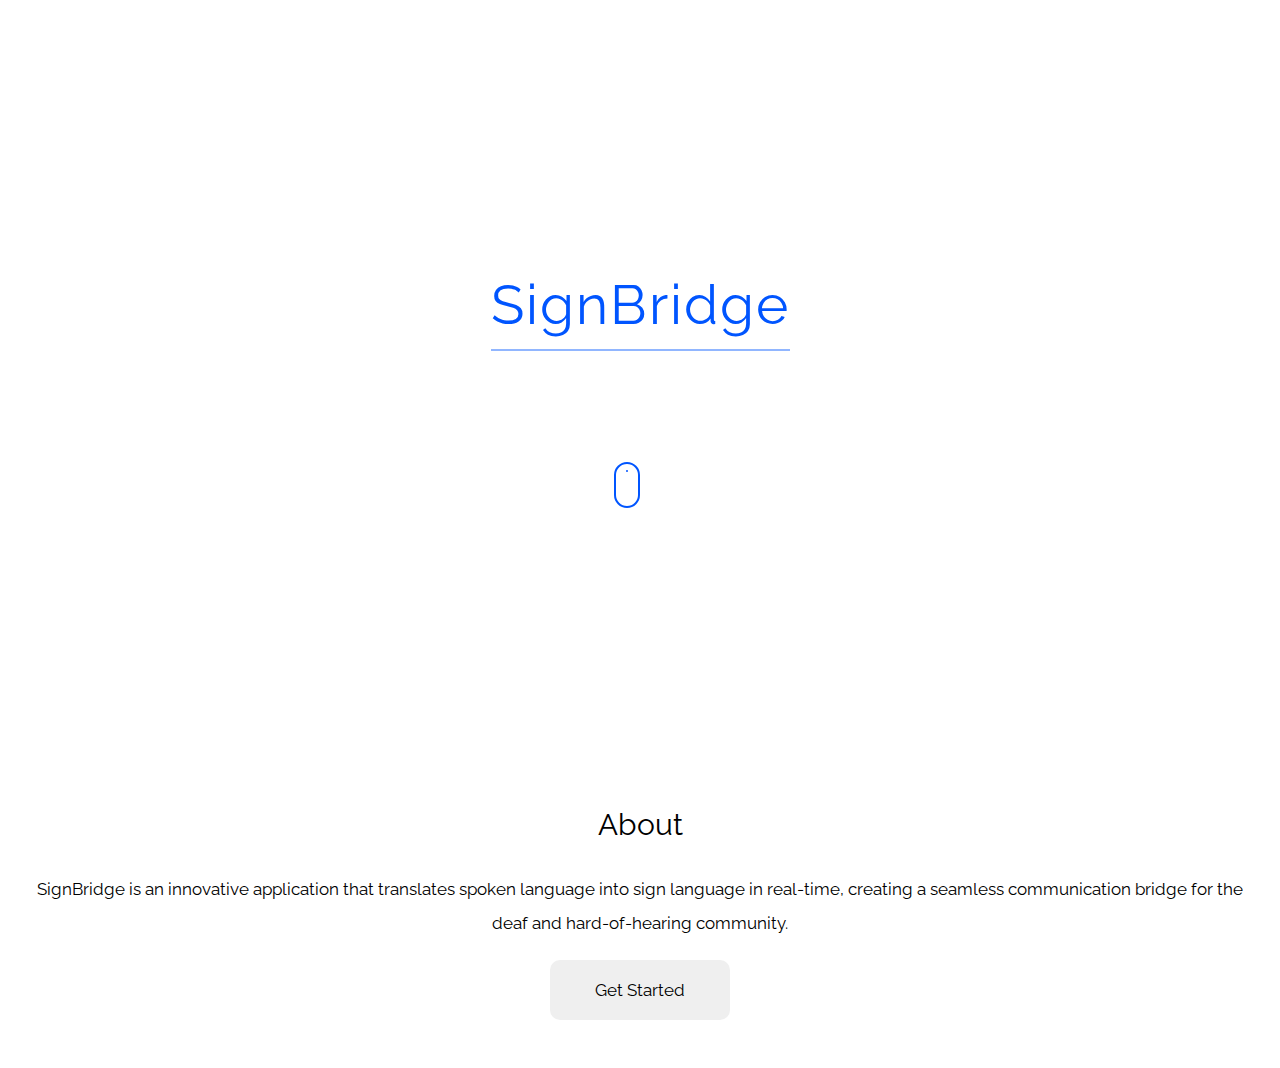
==== SignBridge/index.html @ 4a945d6e "Add files via upload" ====
<link href='https://fonts.googleapis.com/css?family=Montserrat|Cardo' rel='stylesheet' type='text/css'>
<link href='style.css' rel='stylesheet'>


<div class="hero">

    <h1><span>SignBridge</span><br>Navigation</h1>

    <div class="mouse">
        <span></span>
    </div>

</div>

<div class="row content">
    <h1 class="sec01">About</h1>
    <p>SignBridge is an innovative application that translates spoken language into sign language in real-time, creating a seamless communication bridge for the deaf and hard-of-hearing community.</p>
    
    <button id="button">Get Started</button>
</div>

<script src="script.js"></script>

<body>
    
</body>
---- SignBridge/style.css ----
@import url('https://fonts.googleapis.com/css2?family=Press+Start+2P&family=Raleway:ital,wght@0,100..900;1,100..900&display=swap');

.row {
  width: 100%;
  max-width: 1240px;
  position: relative;
  margin: auto;
  text-align: center;
}

* {
  box-sizing: border-box;
  font-family: "Raleway", sans-serif;
  font-weight: 400;
}



h1 {
  font-size: 30px;
  line-height: 1.8;
}

p {
  margin-bottom: 20px;
  font-size: 17px;
  line-height: 2;
}

.content {
  padding-top: 70px;
  padding-bottom: 40px;
}

.hero {
  position: relative;
  text-align: center;
  color: #fff;
  padding-top: 180px;
  min-height: 700px;
  letter-spacing: 2px;
  font-family: "Montserrat", sans-serif;
}
.hero h1 {
  font-size: 50px;
  line-height: 1.3;
}
.hero h1 span {
  font-size: 55px;
  color: #0055ff;
  border-bottom: 2px solid #0055ff6e;
  padding-bottom: 12px;
  line-height: 3;
}

.mouse {
  display: block;
  margin: 0 auto;
  width: 26px;
  height: 46px;
  border-radius: 13px;
  border: 2px solid #0055ff;
  position: absolute;
  bottom: 200px;
  position: absolute;
  left: 50%;
  margin-left: -26px;
}
.mouse span {
  display: block;
  margin: 6px auto;
  width: 2px;
  height: 2px;
  border-radius: 4px;
  background: #0055ff;
  border: 1px solid transparent;
  -webkit-animation-duration: 1s;
  animation-duration: 1s;
  -webkit-animation-fill-mode: both;
  animation-fill-mode: both;
  -webkit-animation-iteration-count: infinite;
  animation-iteration-count: infinite;
  -webkit-animation-name: scroll;
  animation-name: scroll;
}

@-webkit-keyframes scroll {
  0% {
    opacity: 1;
    -webkit-transform: translateY(0);
    transform: translateY(0);
  }

  100% {
    opacity: 0;
    -webkit-transform: translateY(20px);
    transform: translateY(20px);
  }
}
@keyframes scroll {
  0% {
    opacity: 1;
    -webkit-transform: translateY(0);
    -ms-transform: translateY(0);
    transform: translateY(0);
  }

  100% {
    opacity: 0;
    -webkit-transform: translateY(20px);
    -ms-transform: translateY(20px);
    transform: translateY(20px);
  }
}

button {
  padding: 20px 45px 20px;
  font-size: 17px;
  color: #000;
  transition: 0.3s;
  text-align: center;
  background-color: none;
  border-radius: 10px;
  border: none;
  cursor: pointer;
}

button:hover{
  background-color: #3e6b8e;
  color: white;
}
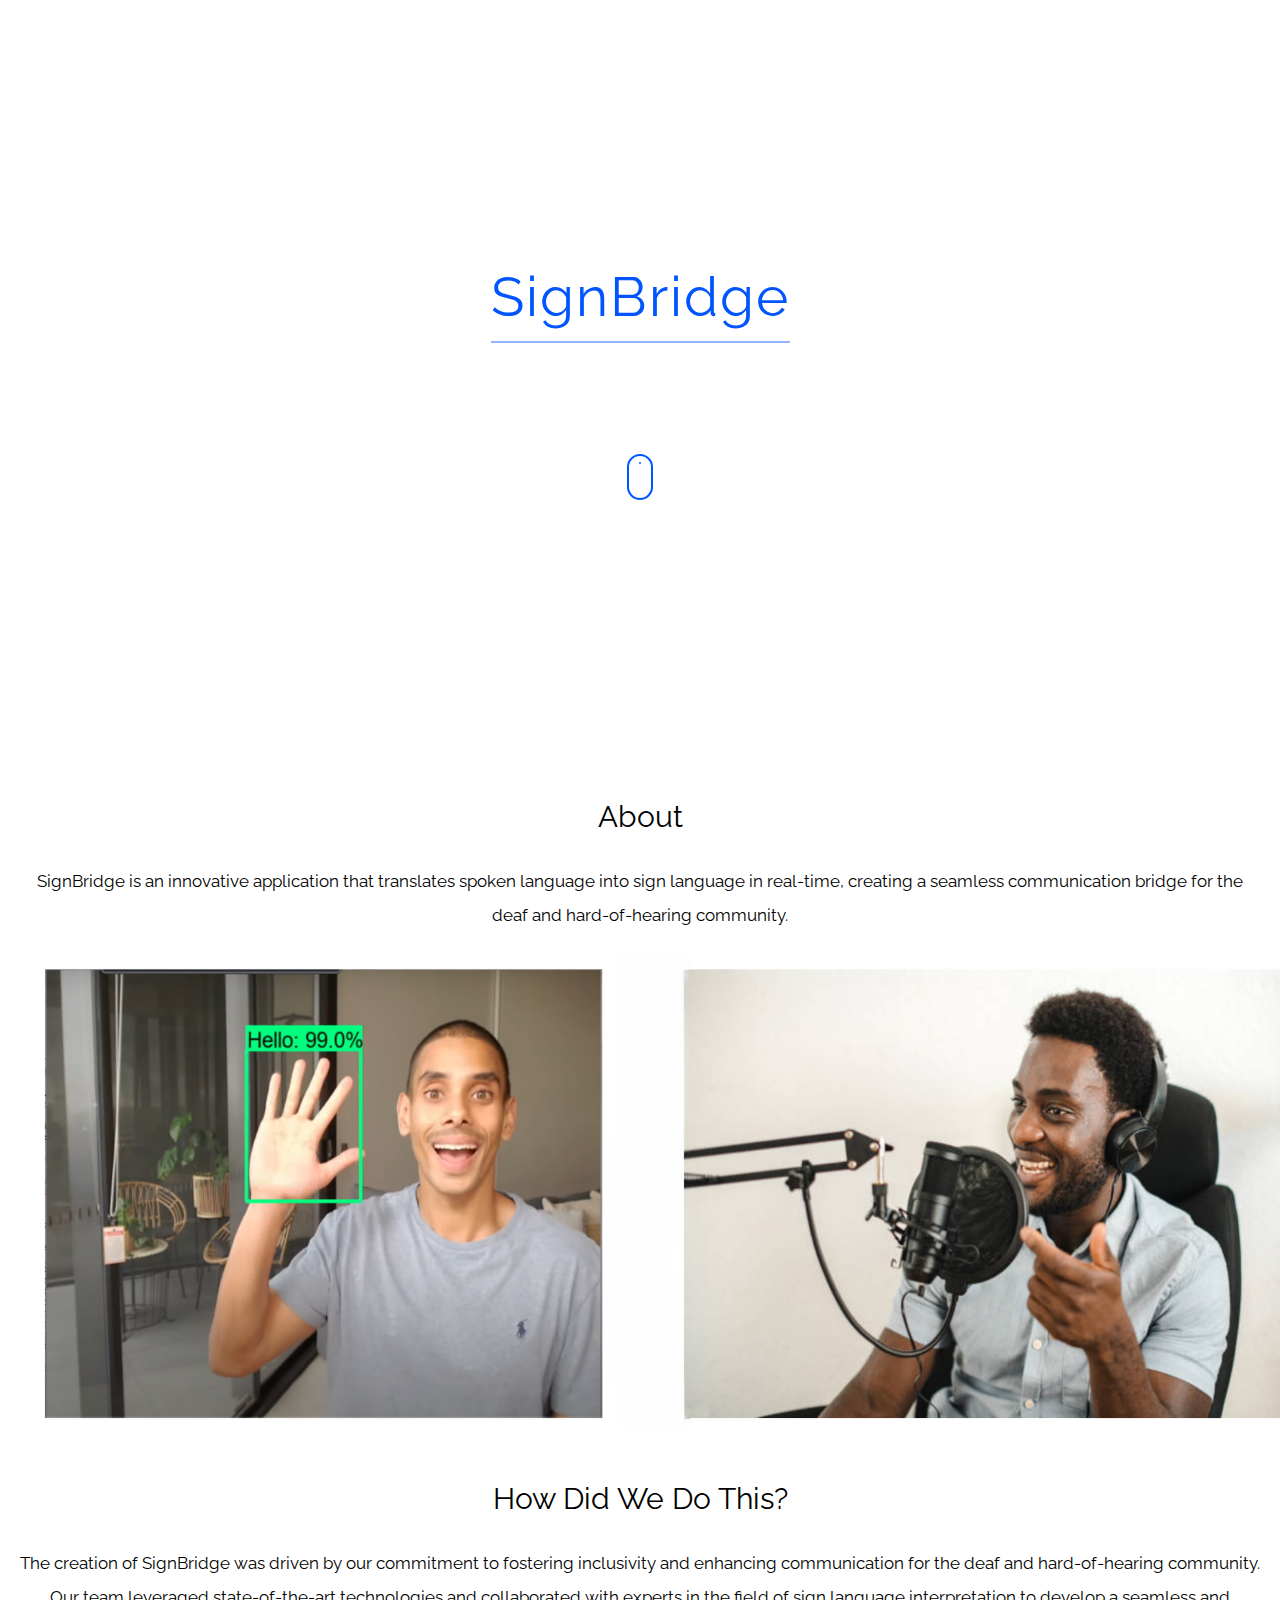
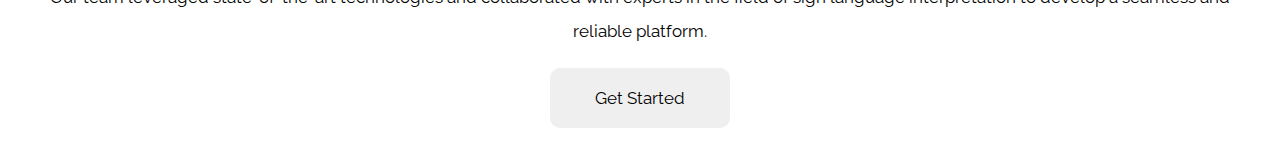
==== commit ce0be26e: "Add files via upload" ====
--- a/SignBridge/index.html
+++ b/SignBridge/index.html
@@ -1,26 +1,41 @@
-<link href='https://fonts.googleapis.com/css?family=Montserrat|Cardo' rel='stylesheet' type='text/css'>
-<link href='style.css' rel='stylesheet'>
-
-
-<div class="hero">
-
-    <h1><span>SignBridge</span><br>Navigation</h1>
-
-    <div class="mouse">
-        <span></span>
+<!DOCTYPE html>
+<html lang="en">
+<head>
+    <meta charset="UTF-8">
+    <meta name="viewport" content="width=device-width, initial-scale=1.0">
+    <title>SignBridge</title>
+    <link href='https://fonts.googleapis.com/css?family=Montserrat|Cardo' rel='stylesheet' type='text/css'>
+    <link href='css/style.css' rel='stylesheet'>
+</head>
+<body>
+    <div class="navbar" id="navbar">
+        <img src="images/logo.png" alt="SignBridge Logo" class="navbar-logo" onclick="goHome()">
+        <div class="navbar-links">
+            <a href="sign.html">Sign Language  →  Text</a>
+            <a href="speech.html">Speech  →  Text</a>
+        </div>
     </div>
 
-</div>
+    <div class="hero">
+        <h1><span>SignBridge</span><br>Navigation</h1>
+        <div class="mouse">
+            <span></span>
+        </div>
+    </div>
 
-<div class="row content">
-    <h1 class="sec01">About</h1>
-    <p>SignBridge is an innovative application that translates spoken language into sign language in real-time, creating a seamless communication bridge for the deaf and hard-of-hearing community.</p>
-    
-    <button id="button">Get Started</button>
-</div>
+    <div class="row content" id="about">
+        <h1 class="sec01">About</h1>
+        <p>SignBridge is an innovative application that translates spoken language into sign language in real-time, creating a seamless communication bridge for the deaf and hard-of-hearing community.</p>
+        
+        <img class='image1' src="images/1.png">
 
-<script src="script.js"></script>
+        <h1 class="sec01">How Did We Do This?</h1>
+        <p>The creation of SignBridge was driven by our commitment to fostering inclusivity and enhancing communication for the deaf and hard-of-hearing community. Our team leveraged state-of-the-art technologies and collaborated with experts in the field of sign language interpretation to develop a seamless and reliable platform.</p>
+        
 
-<body>
-    
+        <button id="button">Get Started</button>
+    </div>
+
+    <script src="js/script.js"></script>
 </body>
+</html>
--- a/SignBridge/css/style.css
+++ b/SignBridge/css/style.css
@@ -0,0 +1,171 @@
+@import url('https://fonts.googleapis.com/css2?family=Press+Start+2P&family=Raleway:ital,wght@0,100..900;1,100..900&display=swap');
+
+body {
+  margin: 0;
+  padding: 0;
+  font-family: 'Raleway', sans-serif;
+}
+
+.navbar {
+  width: 100%;
+  background-color: #fff;
+  overflow: hidden;
+  position: fixed;
+  top: -80px;
+  transition: top 0.6s;
+  display: flex;
+  justify-content: center; 
+  align-items: center; 
+  z-index: 1000;
+}
+
+.navbar-logo {
+  height: 60px;
+  margin-top: 5px;
+  margin-left: 10px;
+  margin-right: 200px;
+}
+
+.navbar-logo:hover {
+  cursor: pointer;
+}
+
+.navbar a {
+  margin: 0px 10px;
+  font-size: 14px;
+  border-radius: 10px;
+  float: left;
+  display: block;
+  color: rgb(73, 73, 73);
+  text-align: center;
+  padding: 14px 20px;
+  text-decoration: none;
+  transition: 0.3s;
+}
+
+.navbar a:hover {
+  background-color: #ddd;
+  color: black;
+  border: 1px solid #000000;
+}
+
+.navbar-links{
+  margin-top: 15px;
+}
+
+.row {
+  width: 100%;
+  max-width: 1240px;
+  position: relative;
+  margin: auto;
+  text-align: center;
+}
+
+* {
+  box-sizing: border-box;
+  font-family: "Raleway", sans-serif;
+  font-weight: 400;
+}
+
+h1 {
+  font-size: 30px;
+  line-height: 1.8;
+}
+
+p {
+  margin-bottom: 20px;
+  font-size: 17px;
+  line-height: 2;
+}
+
+.image1{
+  display: flex;
+  justify-content: center;
+  align-items: center;
+  width: 1300px;
+  height: 500px;
+  padding-bottom: 25px;
+}
+
+.content {
+  padding-top: 70px;
+  padding-bottom: 40px;
+}
+
+.hero {
+  position: relative;
+  text-align: center;
+  color: #fff;
+  padding-top: 180px;
+  min-height: 700px;
+  letter-spacing: 2px;
+  font-family: "Montserrat", sans-serif;
+}
+
+.hero h1 {
+  font-size: 50px;
+  line-height: 1.3;
+}
+
+.hero h1 span {
+  font-size: 55px;
+  color: #0055ff;
+  border-bottom: 2px solid #0055ff6e;
+  padding-bottom: 12px;
+  line-height: 3;
+}
+
+.mouse {
+  display: block;
+  margin: 0 auto;
+  width: 26px;
+  height: 46px;
+  border-radius: 13px;
+  border: 2px solid #0055ff;
+  position: absolute;
+  bottom: 200px;
+  left: 50%;
+  margin-left: -13px;
+}
+
+.mouse span {
+  display: block;
+  margin: 6px auto;
+  width: 2px;
+  height: 2px;
+  border-radius: 4px;
+  background: #0055ff;
+  border: 1px solid transparent;
+  animation-duration: 1s;
+  animation-fill-mode: both;
+  animation-iteration-count: infinite;
+  animation-name: scroll;
+}
+
+@keyframes scroll {
+  0% {
+      opacity: 1;
+      transform: translateY(0);
+  }
+  100% {
+      opacity: 0;
+      transform: translateY(20px);
+  }
+}
+
+button {
+  padding: 20px 45px 20px;
+  font-size: 17px;
+  color: #000;
+  transition: 0.3s;
+  text-align: center;
+  background-color: none;
+  border-radius: 10px;
+  border: none;
+  cursor: pointer;
+}
+
+button:hover {
+  background-color: #3e6b8e;
+  color: white;
+}
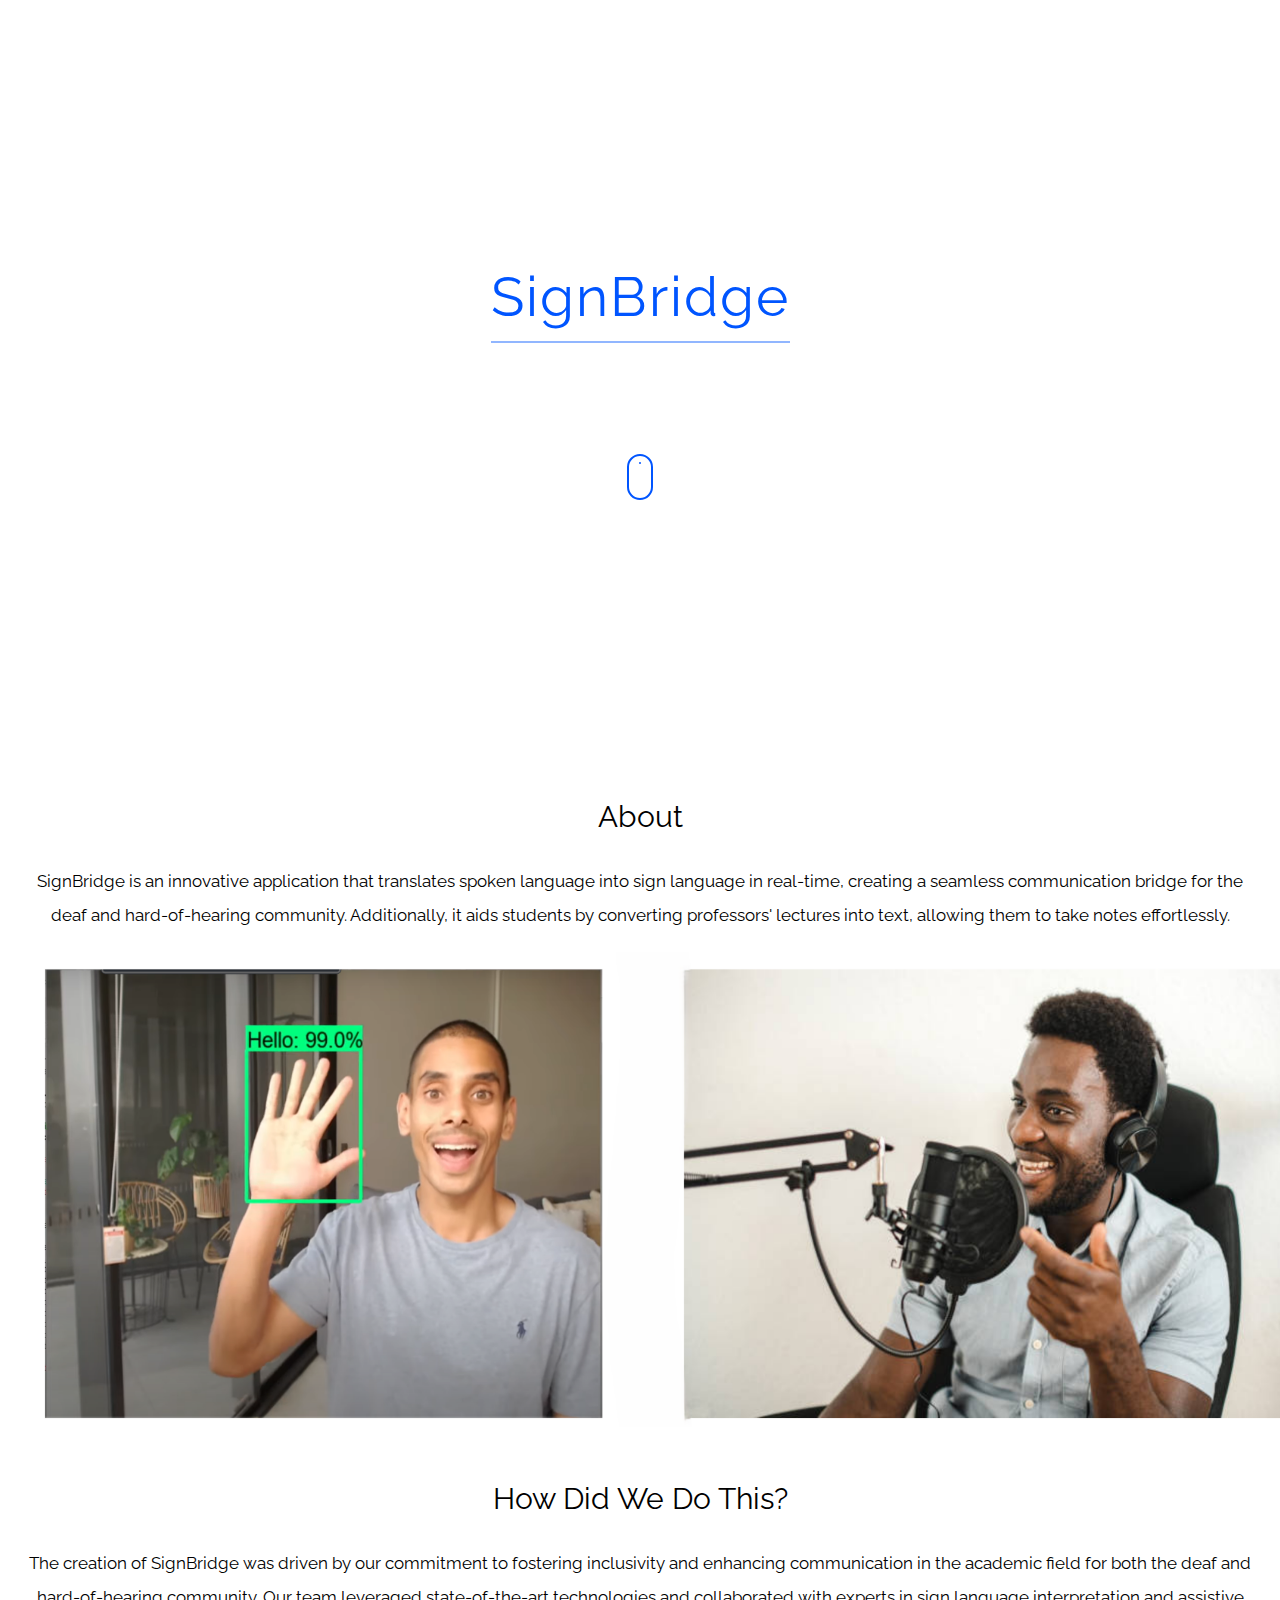
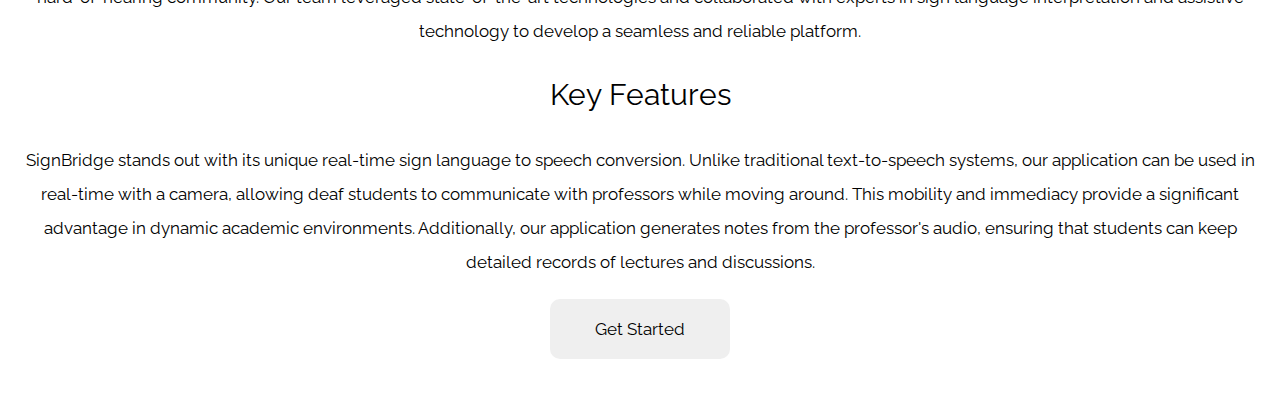
==== commit 328c4ab0: "tried to add a few buttons to integrate front end" ====
--- a/SignBridge/index.html
+++ b/SignBridge/index.html
@@ -11,7 +11,7 @@
     <div class="navbar" id="navbar">
         <img src="images/logo.png" alt="SignBridge Logo" class="navbar-logo" onclick="goHome()">
         <div class="navbar-links">
-            <a href="sign.html">Sign Language  →  Text</a>
+            <a href="sign.html">Sign Language  →  Speech</a>
             <a href="speech.html">Speech  →  Text</a>
         </div>
     </div>
@@ -25,13 +25,15 @@
 
     <div class="row content" id="about">
         <h1 class="sec01">About</h1>
-        <p>SignBridge is an innovative application that translates spoken language into sign language in real-time, creating a seamless communication bridge for the deaf and hard-of-hearing community.</p>
-        
+        <p>SignBridge is an innovative application that translates spoken language into sign language in real-time, creating a seamless communication bridge for the deaf and hard-of-hearing community. Additionally, it aids students by converting professors' lectures into text, allowing them to take notes effortlessly.</p>
+
         <img class='image1' src="images/1.png">
 
         <h1 class="sec01">How Did We Do This?</h1>
-        <p>The creation of SignBridge was driven by our commitment to fostering inclusivity and enhancing communication for the deaf and hard-of-hearing community. Our team leveraged state-of-the-art technologies and collaborated with experts in the field of sign language interpretation to develop a seamless and reliable platform.</p>
-        
+        <p>The creation of SignBridge was driven by our commitment to fostering inclusivity and enhancing communication in the academic field for both the deaf and hard-of-hearing community. Our team leveraged state-of-the-art technologies and collaborated with experts in sign language interpretation and assistive technology to develop a seamless and reliable platform.</p>
+
+        <h1 class="sec01">Key Features</h1>
+        <p>SignBridge stands out with its unique real-time sign language to speech conversion. Unlike traditional text-to-speech systems, our application can be used in real-time with a camera, allowing deaf students to communicate with professors while moving around. This mobility and immediacy provide a significant advantage in dynamic academic environments. Additionally, our application generates notes from the professor's audio, ensuring that students can keep detailed records of lectures and discussions.</p>
 
         <button id="button">Get Started</button>
     </div>
--- a/SignBridge/css/style.css
+++ b/SignBridge/css/style.css
@@ -17,6 +17,7 @@
   justify-content: center; 
   align-items: center; 
   z-index: 1000;
+  padding-bottom: 8px;
 }
 
 .navbar-logo {
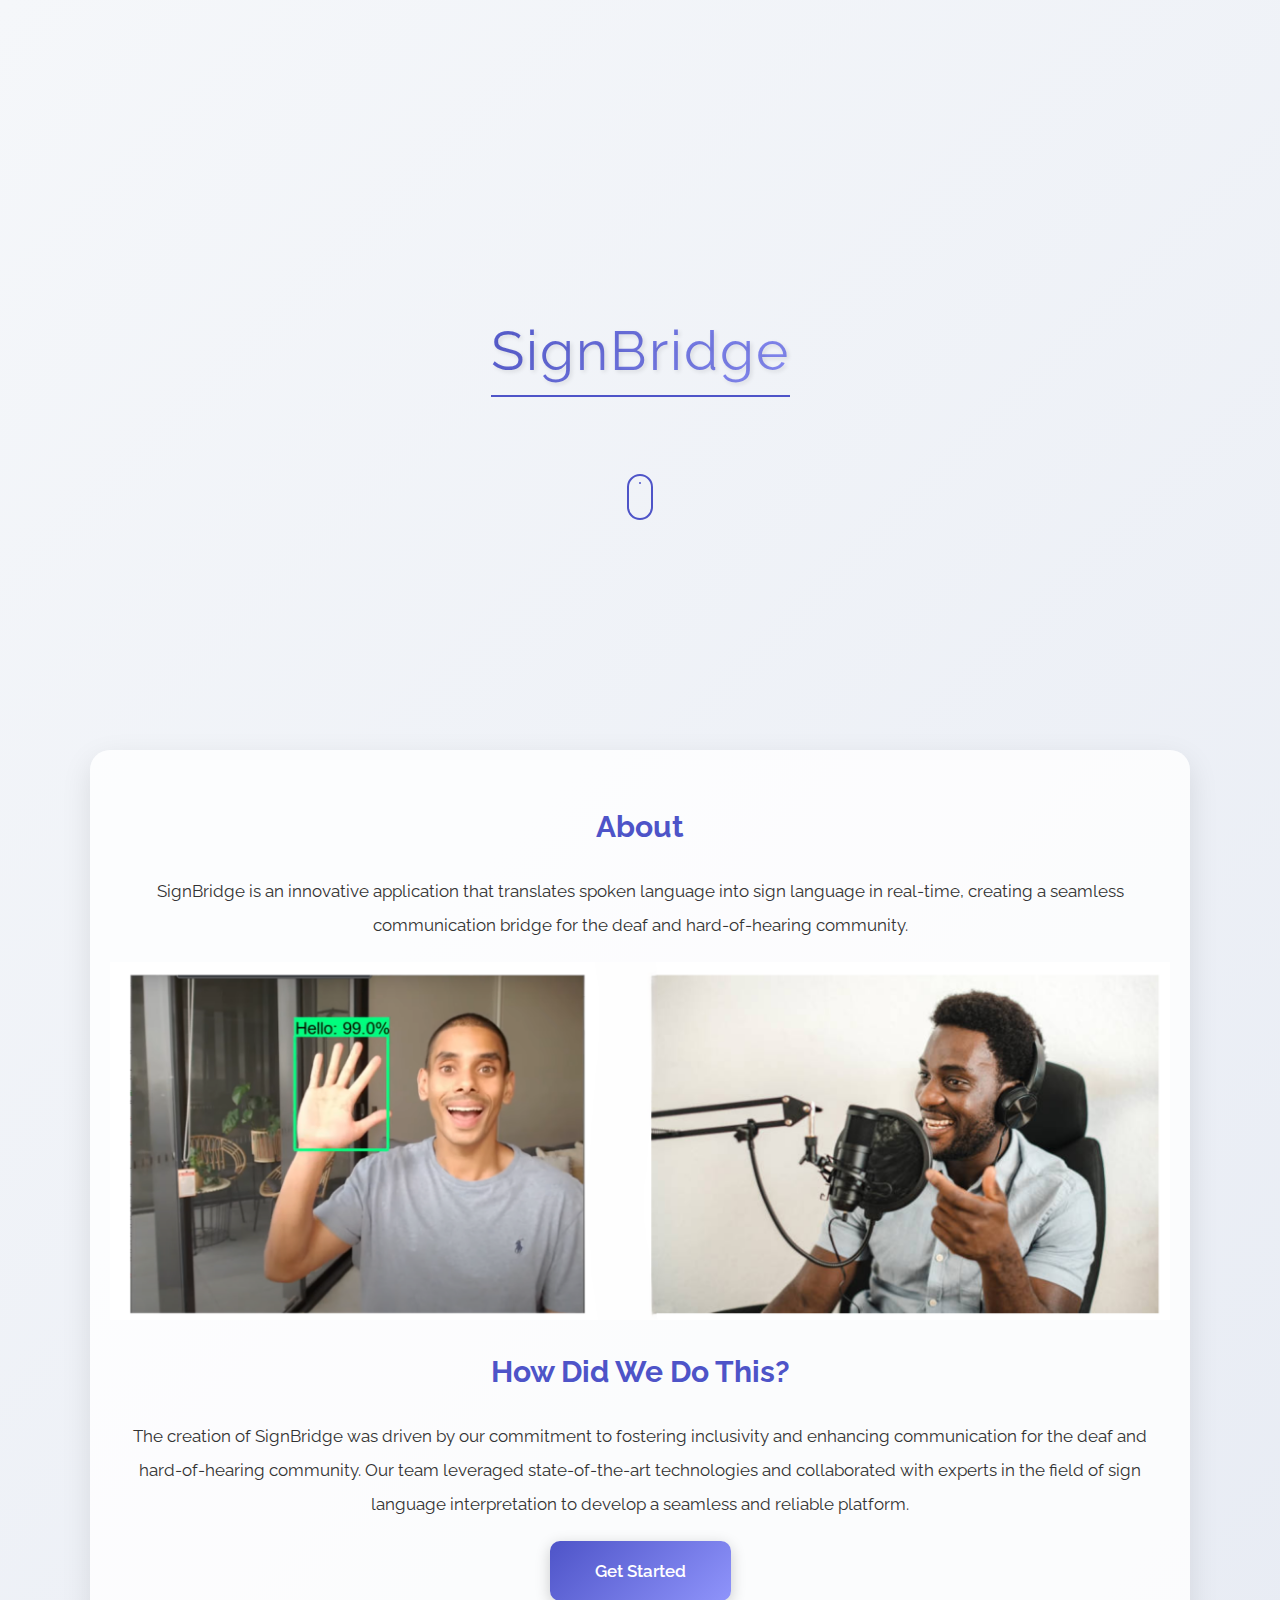
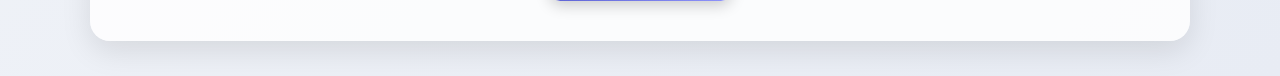
==== commit 3ed97d00: "Add files via upload" ====
--- a/SignBridge/index.html
+++ b/SignBridge/index.html
@@ -11,13 +11,13 @@
     <div class="navbar" id="navbar">
         <img src="images/logo.png" alt="SignBridge Logo" class="navbar-logo" onclick="goHome()">
         <div class="navbar-links">
-            <a href="sign.html">Sign Language  →  Speech</a>
+            <a href="sign.html">Sign Language  →  Text</a>
             <a href="speech.html">Speech  →  Text</a>
         </div>
     </div>
 
     <div class="hero">
-        <h1><span>SignBridge</span><br>Navigation</h1>
+        <h1><span>SignBridge</span></h1>
         <div class="mouse">
             <span></span>
         </div>
@@ -25,15 +25,13 @@
 
     <div class="row content" id="about">
         <h1 class="sec01">About</h1>
-        <p>SignBridge is an innovative application that translates spoken language into sign language in real-time, creating a seamless communication bridge for the deaf and hard-of-hearing community. Additionally, it aids students by converting professors' lectures into text, allowing them to take notes effortlessly.</p>
-
+        <p>SignBridge is an innovative application that translates spoken language into sign language in real-time, creating a seamless communication bridge for the deaf and hard-of-hearing community.</p>
+        
         <img class='image1' src="images/1.png">
 
         <h1 class="sec01">How Did We Do This?</h1>
-        <p>The creation of SignBridge was driven by our commitment to fostering inclusivity and enhancing communication in the academic field for both the deaf and hard-of-hearing community. Our team leveraged state-of-the-art technologies and collaborated with experts in sign language interpretation and assistive technology to develop a seamless and reliable platform.</p>
-
-        <h1 class="sec01">Key Features</h1>
-        <p>SignBridge stands out with its unique real-time sign language to speech conversion. Unlike traditional text-to-speech systems, our application can be used in real-time with a camera, allowing deaf students to communicate with professors while moving around. This mobility and immediacy provide a significant advantage in dynamic academic environments. Additionally, our application generates notes from the professor's audio, ensuring that students can keep detailed records of lectures and discussions.</p>
+        <p>The creation of SignBridge was driven by our commitment to fostering inclusivity and enhancing communication for the deaf and hard-of-hearing community. Our team leveraged state-of-the-art technologies and collaborated with experts in the field of sign language interpretation to develop a seamless and reliable platform.</p>
+        
 
         <button id="button">Get Started</button>
     </div>
--- a/SignBridge/css/style.css
+++ b/SignBridge/css/style.css
@@ -4,7 +4,9 @@
   margin: 0;
   padding: 0;
   font-family: 'Raleway', sans-serif;
-}
+  background: linear-gradient(135deg, #f5f7fa 0%, #e8ecf4 100%);
+}
+
 
 .navbar {
   width: 100%;
@@ -37,17 +39,18 @@
   border-radius: 10px;
   float: left;
   display: block;
-  color: rgb(73, 73, 73);
+  color: #4e54c8;
   text-align: center;
   padding: 14px 20px;
   text-decoration: none;
   transition: 0.3s;
+  font-weight: 600;
 }
 
 .navbar a:hover {
-  background-color: #ddd;
-  color: black;
-  border: 1px solid #000000;
+  background-color: #4e54c8;
+  color: white;
+  border: none;
 }
 
 .navbar-links{
@@ -58,8 +61,9 @@
   width: 100%;
   max-width: 1240px;
   position: relative;
-  margin: auto;
-  text-align: center;
+  margin: 0 auto;
+  text-align: center;
+  padding: 0 20px; /* Add padding for smaller screens */
 }
 
 * {
@@ -79,39 +83,64 @@
   line-height: 2;
 }
 
-.image1{
-  display: flex;
-  justify-content: center;
-  align-items: center;
-  width: 1300px;
-  height: 500px;
-  padding-bottom: 25px;
-}
-
+.image1 {
+  display: block;
+  max-width: 100%;
+  height: auto;
+  margin: 0 auto 25px;
+}
 .content {
-  padding-top: 70px;
-  padding-bottom: 40px;
+  padding: 30px 20px 40px;
+  background-color: rgba(255, 255, 255, 0.8);
+  border-radius: 20px;
+  box-shadow: 0 10px 30px rgba(0, 0, 0, 0.1);
+  margin-top: 50px;
+  max-width: 1100px; /* Limit the maximum width */
+  margin-left: auto;
+  margin-right: auto;
+  margin-bottom: 35px;
+}
+
+.sec01 {
+  font-weight: 700;
+  color: #4e54c8;
+  margin-bottom: 20px;
+}
+
+p {
+  margin-bottom: 20px;
+  font-size: 17px;
+  line-height: 2;
+  color: #333;
 }
 
 .hero {
   position: relative;
   text-align: center;
   color: #fff;
-  padding-top: 180px;
+  padding-top: 0;
   min-height: 700px;
   letter-spacing: 2px;
   font-family: "Montserrat", sans-serif;
+  display: flex;
+  flex-direction: column;
+  align-items: center;
+  justify-content: center;
 }
 
 .hero h1 {
   font-size: 50px;
   line-height: 1.3;
+  font-weight: 700;
+  background: linear-gradient(135deg, #4e54c8, #8f94fb);
+  -webkit-background-clip: text;
+  -webkit-text-fill-color: transparent;
+  text-shadow: 2px 2px 4px rgba(0, 0, 0, 0.1);
 }
 
 .hero h1 span {
   font-size: 55px;
-  color: #0055ff;
-  border-bottom: 2px solid #0055ff6e;
+  border-bottom: 2px solid #4e54c8;
   padding-bottom: 12px;
   line-height: 3;
 }
@@ -122,9 +151,9 @@
   width: 26px;
   height: 46px;
   border-radius: 13px;
-  border: 2px solid #0055ff;
+  border: 2px solid #4e54c8;
   position: absolute;
-  bottom: 200px;
+  bottom: 180px;
   left: 50%;
   margin-left: -13px;
 }
@@ -135,7 +164,7 @@
   width: 2px;
   height: 2px;
   border-radius: 4px;
-  background: #0055ff;
+  background: #4e54c8;
   border: 1px solid transparent;
   animation-duration: 1s;
   animation-fill-mode: both;
@@ -157,16 +186,18 @@
 button {
   padding: 20px 45px 20px;
   font-size: 17px;
-  color: #000;
+  color: #fff;
   transition: 0.3s;
   text-align: center;
-  background-color: none;
+  background: linear-gradient(135deg, #4e54c8, #8f94fb);
   border-radius: 10px;
   border: none;
   cursor: pointer;
+  font-weight: 600;
+  box-shadow: 0 4px 15px rgba(0, 0, 0, 0.2);
 }
 
 button:hover {
-  background-color: #3e6b8e;
-  color: white;
-}
+  background: linear-gradient(135deg, #3f44a0, #7a7fe6);
+  transform: translateY(-2px);
+}